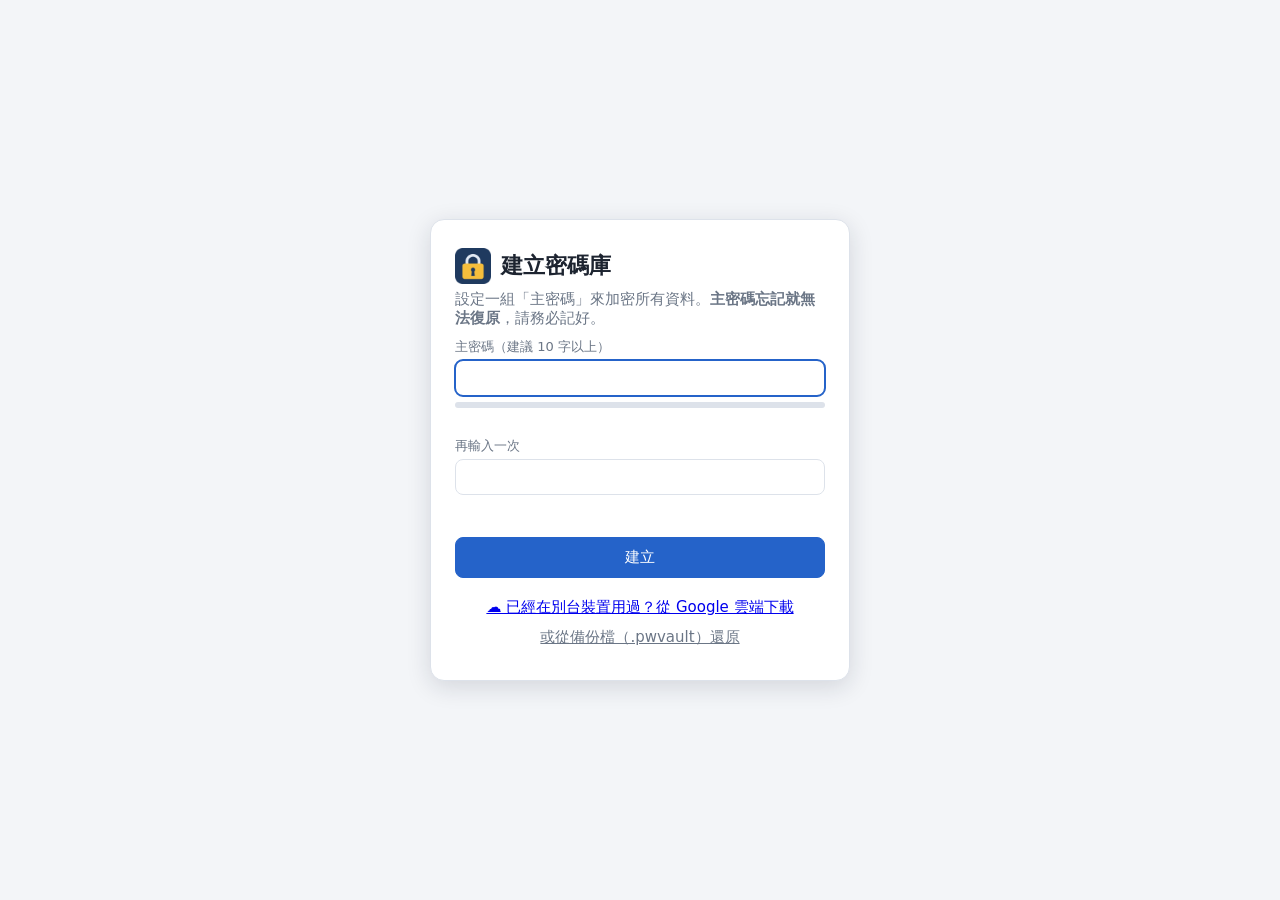
==== index.html @ c8e30ad7 "v1.1.0：Google 雲端同步（只上傳密文） Apps Script 綁定試算表存加密密碼庫，版本號衝突時先合併再上傳； 刪除改用墓碑紀錄；新裝置可從雲端下載；別台改主密碼會提示輸入。  Co-" ====
<!doctype html>
<html lang="zh-Hant">
<head>
<meta charset="utf-8">
<meta name="viewport" content="width=device-width, initial-scale=1, viewport-fit=cover">
<meta http-equiv="Content-Security-Policy" content="default-src 'self'; script-src 'self'; style-src 'self' 'unsafe-inline'; img-src 'self' data: blob:; connect-src 'self' https://script.google.com https://script.googleusercontent.com http://127.0.0.1:* http://localhost:*; object-src 'none'; base-uri 'none'; form-action 'none'">
<meta name="referrer" content="no-referrer">
<meta name="theme-color" content="#1f3a5f">
<meta name="apple-mobile-web-app-capable" content="yes">
<meta name="apple-mobile-web-app-title" content="帳號密碼">
<title>帳號密碼紀錄系統</title>
<link rel="manifest" href="manifest.webmanifest">
<link rel="icon" href="icons/icon-192.png">
<link rel="apple-touch-icon" href="icons/icon-180.png">
<link rel="stylesheet" href="styles.css?v=2">
</head>
<body>
<div id="app"><div class="center muted">載入中…</div></div>
<div id="modal" class="modal hidden"></div>
<div id="toast" class="toast hidden"></div>
<script src="config.js?v=2"></script>
<script src="vault.js?v=2"></script>
<script src="app.js?v=2"></script>
</body>
</html>
---- styles.css ----
:root {
  --bg: #f3f5f8; --panel: #fff; --line: #dde2ea; --text: #1d2430; --muted: #6b7686;
  --accent: #2563c9; --accent-2: #1f3a5f; --danger: #c83737; --ok: #1e8a4c; --warn: #c27a00;
  --sel: #e7efff; --input: #fff; --shadow: 0 6px 24px rgba(20, 30, 50, .14);
  font-family: "Microsoft JhengHei UI", "Microsoft JhengHei", "PingFang TC", "Noto Sans TC", system-ui, sans-serif;
  color-scheme: light;
}
@media (prefers-color-scheme: dark) {
  :root {
    --bg: #12161d; --panel: #1b212b; --line: #2c3442; --text: #e3e8ef; --muted: #8d98a8;
    --accent: #5b93f0; --accent-2: #0f1a2a; --sel: #233452; --input: #141a22; --shadow: 0 6px 24px rgba(0, 0, 0, .5);
    color-scheme: dark;
  }
}
* { box-sizing: border-box; }
html, body { margin: 0; height: 100%; background: var(--bg); color: var(--text); }
body { font-size: 15px; -webkit-text-size-adjust: 100%; }
button, input, select, textarea { font: inherit; color: inherit; }
.hidden { display: none !important; }
.muted { color: var(--muted); }
.center { display: flex; align-items: center; justify-content: center; min-height: 100vh; }
.mono { font-family: Consolas, "Cascadia Mono", Menlo, monospace; letter-spacing: .02em; }

button { cursor: pointer; border: 1px solid var(--line); background: var(--panel); border-radius: 8px; padding: 7px 12px; }
button:hover { border-color: var(--accent); }
button.primary { background: var(--accent); border-color: var(--accent); color: #fff; }
button.danger { color: var(--danger); }
button.icon { padding: 5px 8px; min-width: 34px; }
button:disabled { opacity: .5; cursor: default; }
input, select, textarea { background: var(--input); border: 1px solid var(--line); border-radius: 8px; padding: 8px 10px; width: 100%; }
input:focus, select:focus, textarea:focus { outline: 2px solid var(--accent); outline-offset: -1px; }
textarea { min-height: 90px; resize: vertical; }
label.f { display: block; margin: 10px 0 4px; font-size: 13px; color: var(--muted); }
.row { display: flex; gap: 6px; align-items: center; }
.row > input { flex: 1; min-width: 0; }
.check { display: flex; gap: 6px; align-items: center; margin: 6px 0; }
.check input { width: auto; }

/* 解鎖畫面 */
.lock-card { width: min(420px, calc(100vw - 32px)); background: var(--panel); border: 1px solid var(--line); border-radius: 14px; padding: 28px 24px; box-shadow: var(--shadow); }
.lock-card h1 { margin: 0 0 6px; font-size: 22px; display: flex; gap: 10px; align-items: center; }
.lock-card h1 img { width: 36px; height: 36px; }
.lock-card .err { color: var(--danger); min-height: 1.4em; margin-top: 8px; font-size: 14px; }
.lock-card button.primary { width: 100%; margin-top: 14px; padding: 10px; }

/* 主畫面 */
.shell { display: grid; grid-template-columns: 210px minmax(260px, 360px) 1fr; height: 100vh; height: 100dvh; }
.side { background: var(--accent-2); color: #dbe5f3; overflow-y: auto; padding: 12px 8px; display: flex; flex-direction: column; }
.side .brand { display: flex; gap: 8px; align-items: center; font-weight: 700; padding: 4px 8px 12px; color: #fff; }
.side .brand img { width: 26px; height: 26px; }
.side h4 { margin: 14px 8px 4px; font-size: 12px; color: #8fa3bf; font-weight: 600; }
.side a { display: flex; justify-content: space-between; gap: 6px; padding: 6px 10px; border-radius: 7px; color: inherit; text-decoration: none; cursor: pointer; overflow: hidden; }
.side a span:first-child { overflow: hidden; text-overflow: ellipsis; white-space: nowrap; }
.side a:hover { background: rgba(255, 255, 255, .08); }
.side a.on { background: rgba(255, 255, 255, .18); color: #fff; }
.side a .n { color: #8fa3bf; font-size: 12px; flex: none; }
.side a.bad .n { color: #ffb4a8; }
.side .grow { flex: 1; }
.side a.sync { margin: 0 8px; font-size: 13px; background: rgba(255, 255, 255, .06); }
.side a.sync.bad { color: #ffb4a8; }
.side .tools { display: grid; gap: 6px; padding: 8px; }
.side .tools button { background: rgba(255, 255, 255, .08); border-color: transparent; color: #fff; text-align: left; }

.list { border-right: 1px solid var(--line); background: var(--panel); display: flex; flex-direction: column; min-height: 0; }
.list .top { padding: 10px; border-bottom: 1px solid var(--line); display: flex; gap: 6px; }
.list .items { overflow-y: auto; flex: 1; }
.item { display: flex; gap: 10px; align-items: center; padding: 9px 12px; border-bottom: 1px solid var(--line); cursor: pointer; }
.item:hover { background: var(--bg); }
.item.on { background: var(--sel); }
.item .av { width: 34px; height: 34px; border-radius: 8px; display: grid; place-items: center; color: #fff; font-weight: 700; flex: none; }
.item .t { font-weight: 600; white-space: nowrap; overflow: hidden; text-overflow: ellipsis; }
.item .s { font-size: 13px; color: var(--muted); white-space: nowrap; overflow: hidden; text-overflow: ellipsis; }
.item .meta { min-width: 0; flex: 1; }
.item .star { color: #e0a800; }
.empty { padding: 30px 16px; text-align: center; color: var(--muted); }

.detail { overflow-y: auto; padding: 18px 24px 40px; min-width: 0; }
.detail .head { display: flex; gap: 12px; align-items: center; margin-bottom: 12px; }
.detail .head h2 { margin: 0; font-size: 21px; flex: 1; min-width: 0; overflow-wrap: anywhere; }
.detail .head .av { width: 44px; height: 44px; font-size: 20px; border-radius: 10px; display: grid; place-items: center; color: #fff; font-weight: 700; flex: none; }
.field { background: var(--panel); border: 1px solid var(--line); border-radius: 10px; padding: 10px 12px; margin-bottom: 8px; }
.field .k { font-size: 12px; color: var(--muted); margin-bottom: 3px; }
.field .v { display: flex; gap: 8px; align-items: center; }
.field .v .val { flex: 1; min-width: 0; overflow-wrap: anywhere; white-space: pre-wrap; }
.field .v a { color: var(--accent); }
.chips { display: flex; flex-wrap: wrap; gap: 6px; }
.chip { background: var(--sel); color: var(--accent); border-radius: 99px; padding: 2px 10px; font-size: 13px; cursor: pointer; }
.actions { display: flex; gap: 8px; flex-wrap: wrap; margin-top: 14px; }
.meter { height: 6px; border-radius: 3px; background: var(--line); overflow: hidden; margin-top: 6px; }
.meter i { display: block; height: 100%; }
.sl { font-size: 12px; margin-top: 3px; min-height: 1.3em; }
.s0, .s1 { color: var(--danger); } .s2 { color: var(--warn); } .s3, .s4 { color: var(--ok); }
.bg0, .bg1 { background: var(--danger); } .bg2 { background: var(--warn); } .bg3, .bg4 { background: var(--ok); }
details.hist { margin-top: 10px; } details.hist summary { cursor: pointer; color: var(--muted); font-size: 13px; }
.back { display: none; }

/* 視窗 */
.modal { position: fixed; inset: 0; background: rgba(10, 15, 25, .45); display: flex; align-items: center; justify-content: center; z-index: 50; padding: 16px; }
.dialog { background: var(--panel); border-radius: 14px; box-shadow: var(--shadow); width: min(540px, 100%); max-height: calc(100vh - 32px); overflow-y: auto; padding: 18px 20px; }
.dialog h3 { margin: 0 0 8px; }
.dialog .btns { display: flex; justify-content: flex-end; gap: 8px; margin-top: 16px; flex-wrap: wrap; }
.dialog .gen-out { font-size: 20px; padding: 12px; background: var(--bg); border-radius: 8px; overflow-wrap: anywhere; min-height: 52px; }
.dialog section { border-top: 1px solid var(--line); padding-top: 10px; margin-top: 12px; }
.dialog section h4 { margin: 0 0 6px; font-size: 14px; }
.dialog .grid2 { display: grid; grid-template-columns: 1fr 1fr; gap: 6px 14px; }
input[type=range] { padding: 0; }

.toast { position: fixed; left: 50%; bottom: 24px; transform: translateX(-50%); background: #222b38; color: #fff; padding: 9px 16px; border-radius: 99px; z-index: 60; box-shadow: var(--shadow); max-width: calc(100vw - 32px); }

/* 手機：單欄 */
@media (max-width: 760px) {
  .shell { grid-template-columns: 1fr; }
  .side { display: none; }
  .shell.side-open .side { display: flex; position: fixed; inset: 0 25% 0 0; z-index: 40; box-shadow: var(--shadow); }
  .shell .detail { display: none; }
  .shell.show-detail .list { display: none; }
  .shell.show-detail .detail { display: block; padding: 12px 16px 40px; }
  .back { display: inline-block; }
  .list .top { padding-top: max(10px, env(safe-area-inset-top)); }
  .detail { padding-top: max(12px, env(safe-area-inset-top)) !important; }
}
@media (min-width: 761px) { .menu-btn { display: none; } }
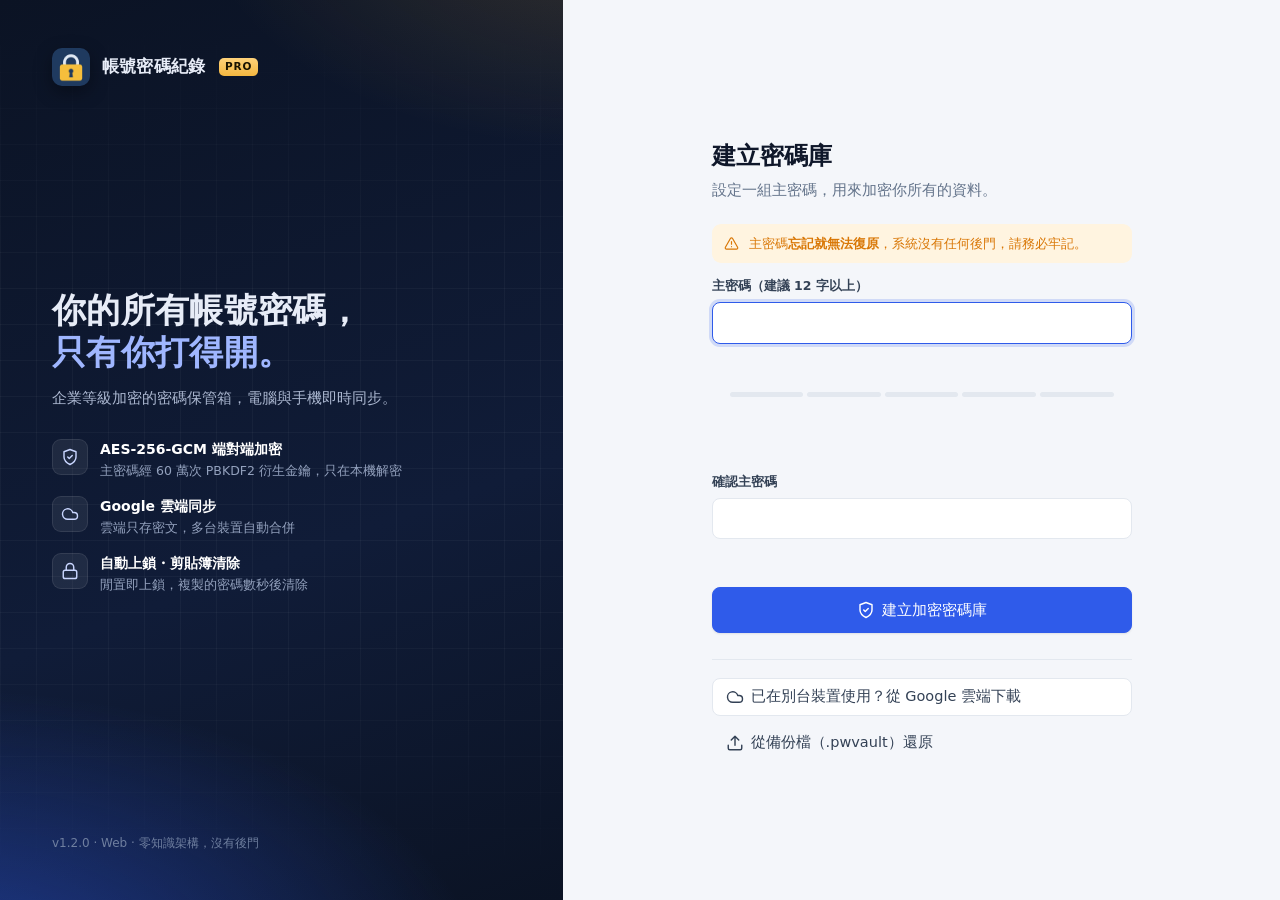
==== commit df399258: "v1.2.0：企業版 PRO 介面（線條圖示、總覽儀表板、分欄登入頁、深淺色） Co-Authored-By: Claude Opus 5.5 <noreply@anthropic.com>" ====
--- a/index.html
+++ b/index.html
@@ -12,14 +12,14 @@
 <link rel="manifest" href="manifest.webmanifest">
 <link rel="icon" href="icons/icon-192.png">
 <link rel="apple-touch-icon" href="icons/icon-180.png">
-<link rel="stylesheet" href="styles.css?v=2">
+<link rel="stylesheet" href="styles.css?v=4">
 </head>
 <body>
 <div id="app"><div class="center muted">載入中…</div></div>
 <div id="modal" class="modal hidden"></div>
 <div id="toast" class="toast hidden"></div>
-<script src="config.js?v=2"></script>
-<script src="vault.js?v=2"></script>
-<script src="app.js?v=2"></script>
+<script src="config.js?v=4"></script>
+<script src="vault.js?v=4"></script>
+<script src="app.js?v=4"></script>
 </body>
 </html>
--- a/styles.css
+++ b/styles.css
@@ -1,122 +1,271 @@
+/* 帳號密碼紀錄 PRO — 企業版介面 */
 :root {
-  --bg: #f3f5f8; --panel: #fff; --line: #dde2ea; --text: #1d2430; --muted: #6b7686;
-  --accent: #2563c9; --accent-2: #1f3a5f; --danger: #c83737; --ok: #1e8a4c; --warn: #c27a00;
-  --sel: #e7efff; --input: #fff; --shadow: 0 6px 24px rgba(20, 30, 50, .14);
-  font-family: "Microsoft JhengHei UI", "Microsoft JhengHei", "PingFang TC", "Noto Sans TC", system-ui, sans-serif;
+  --bg: #f4f6fa; --panel: #ffffff; --subtle: #f8fafc; --line: #e3e8ef; --line-2: #eef1f6;
+  --text: #0f172a; --text-2: #334155; --muted: #64748b; --faint: #94a3b8;
+  --primary: #2f5bea; --primary-h: #2449c7; --primary-soft: #eaf0ff; --primary-ink: #1d3fae;
+  --danger: #dc2626; --danger-soft: #fdecec; --ok: #16a34a; --ok-soft: #e8f7ee; --warn: #d97706; --warn-soft: #fff4e0;
+  --gold: #f4b740;
+  --side: #0b1324; --side-2: #131d33; --side-line: #1e2a44; --side-text: #c4cee0; --side-muted: #6b7a99;
+  --input: #ffffff; --ring: 0 0 0 3px rgba(47, 91, 234, .18);
+  --sh-1: 0 1px 2px rgba(15, 23, 42, .06), 0 1px 3px rgba(15, 23, 42, .04);
+  --sh-2: 0 10px 30px -8px rgba(15, 23, 42, .18), 0 2px 6px rgba(15, 23, 42, .06);
+  --sh-3: 0 24px 60px -12px rgba(15, 23, 42, .35);
+  --r: 10px; --r-lg: 14px;
+  font-family: "Segoe UI Variable Text", "Segoe UI", "Microsoft JhengHei UI", "Microsoft JhengHei", "PingFang TC", "Noto Sans TC", system-ui, sans-serif;
   color-scheme: light;
 }
 @media (prefers-color-scheme: dark) {
   :root {
-    --bg: #12161d; --panel: #1b212b; --line: #2c3442; --text: #e3e8ef; --muted: #8d98a8;
-    --accent: #5b93f0; --accent-2: #0f1a2a; --sel: #233452; --input: #141a22; --shadow: 0 6px 24px rgba(0, 0, 0, .5);
+    --bg: #0a0f1c; --panel: #111827; --subtle: #0f1626; --line: #1f2a3d; --line-2: #18223a;
+    --text: #e6eaf2; --text-2: #c3cad8; --muted: #8b97ad; --faint: #5d6a82;
+    --primary: #5b82ff; --primary-h: #7896ff; --primary-soft: #1a2747; --primary-ink: #a9bcff;
+    --danger: #f26b6b; --danger-soft: #3a1717; --ok: #3ccf7a; --ok-soft: #10301f; --warn: #f0a63a; --warn-soft: #36270d;
+    --side: #070b16; --side-2: #0f1628; --side-line: #18213a;
+    --input: #0d1424; --ring: 0 0 0 3px rgba(91, 130, 255, .25);
+    --sh-1: 0 1px 2px rgba(0, 0, 0, .4); --sh-2: 0 12px 32px -8px rgba(0, 0, 0, .6); --sh-3: 0 24px 60px -12px rgba(0, 0, 0, .7);
     color-scheme: dark;
   }
 }
 * { box-sizing: border-box; }
 html, body { margin: 0; height: 100%; background: var(--bg); color: var(--text); }
-body { font-size: 15px; -webkit-text-size-adjust: 100%; }
+body { font-size: 14.5px; line-height: 1.5; -webkit-text-size-adjust: 100%; -webkit-font-smoothing: antialiased; }
 button, input, select, textarea { font: inherit; color: inherit; }
+a { color: var(--primary); text-decoration: none; }
+a:hover { text-decoration: underline; }
 .hidden { display: none !important; }
 .muted { color: var(--muted); }
-.center { display: flex; align-items: center; justify-content: center; min-height: 100vh; }
-.mono { font-family: Consolas, "Cascadia Mono", Menlo, monospace; letter-spacing: .02em; }
-
-button { cursor: pointer; border: 1px solid var(--line); background: var(--panel); border-radius: 8px; padding: 7px 12px; }
-button:hover { border-color: var(--accent); }
-button.primary { background: var(--accent); border-color: var(--accent); color: #fff; }
+.center { display: flex; align-items: center; justify-content: center; min-height: 100vh; padding: 16px; }
+.mono { font-family: "Cascadia Mono", Consolas, "SF Mono", Menlo, monospace; letter-spacing: .02em; }
+svg.i { width: 18px; height: 18px; flex: none; stroke: currentColor; fill: none; stroke-width: 1.9; stroke-linecap: round; stroke-linejoin: round; vertical-align: -4px; }
+svg.i.sm { width: 15px; height: 15px; vertical-align: -3px; }
+svg.i.lg { width: 22px; height: 22px; }
+
+/* 按鈕 */
+button { cursor: pointer; display: inline-flex; align-items: center; justify-content: center; gap: 7px; border: 1px solid var(--line); background: var(--panel); color: var(--text-2); border-radius: 8px; padding: 7px 13px; font-weight: 500; transition: background .15s, border-color .15s, color .15s, box-shadow .15s; box-shadow: var(--sh-1); white-space: nowrap; }
+button:hover { border-color: #c9d2e0; background: var(--subtle); color: var(--text); }
+button:focus-visible { outline: none; box-shadow: var(--ring); }
+button.primary { background: var(--primary); border-color: var(--primary); color: #fff; }
+button.primary:hover { background: var(--primary-h); border-color: var(--primary-h); color: #fff; }
 button.danger { color: var(--danger); }
-button.icon { padding: 5px 8px; min-width: 34px; }
-button:disabled { opacity: .5; cursor: default; }
-input, select, textarea { background: var(--input); border: 1px solid var(--line); border-radius: 8px; padding: 8px 10px; width: 100%; }
-input:focus, select:focus, textarea:focus { outline: 2px solid var(--accent); outline-offset: -1px; }
-textarea { min-height: 90px; resize: vertical; }
-label.f { display: block; margin: 10px 0 4px; font-size: 13px; color: var(--muted); }
+button.danger:hover { background: var(--danger-soft); border-color: transparent; }
+button.danger-solid { background: var(--danger); border-color: var(--danger); color: #fff; }
+button.ghost { background: transparent; border-color: transparent; box-shadow: none; }
+button.ghost:hover { background: var(--line-2); }
+button.icon { padding: 7px; width: 34px; height: 34px; }
+button:disabled { opacity: .55; cursor: default; }
+@media (prefers-color-scheme: dark) { button:hover { border-color: #2b3953; } }
+
+/* 表單 */
+input, select, textarea { background: var(--input); border: 1px solid var(--line); border-radius: 8px; padding: 9px 12px; width: 100%; transition: border-color .15s, box-shadow .15s; }
+input::placeholder, textarea::placeholder { color: var(--faint); }
+input:focus, select:focus, textarea:focus { outline: none; border-color: var(--primary); box-shadow: var(--ring); }
+textarea { min-height: 96px; resize: vertical; }
+label.f { display: block; margin: 14px 0 6px; font-size: 12.5px; font-weight: 600; color: var(--text-2); }
 .row { display: flex; gap: 6px; align-items: center; }
 .row > input { flex: 1; min-width: 0; }
-.check { display: flex; gap: 6px; align-items: center; margin: 6px 0; }
-.check input { width: auto; }
-
-/* 解鎖畫面 */
-.lock-card { width: min(420px, calc(100vw - 32px)); background: var(--panel); border: 1px solid var(--line); border-radius: 14px; padding: 28px 24px; box-shadow: var(--shadow); }
-.lock-card h1 { margin: 0 0 6px; font-size: 22px; display: flex; gap: 10px; align-items: center; }
-.lock-card h1 img { width: 36px; height: 36px; }
-.lock-card .err { color: var(--danger); min-height: 1.4em; margin-top: 8px; font-size: 14px; }
-.lock-card button.primary { width: 100%; margin-top: 14px; padding: 10px; }
-
-/* 主畫面 */
-.shell { display: grid; grid-template-columns: 210px minmax(260px, 360px) 1fr; height: 100vh; height: 100dvh; }
-.side { background: var(--accent-2); color: #dbe5f3; overflow-y: auto; padding: 12px 8px; display: flex; flex-direction: column; }
-.side .brand { display: flex; gap: 8px; align-items: center; font-weight: 700; padding: 4px 8px 12px; color: #fff; }
-.side .brand img { width: 26px; height: 26px; }
-.side h4 { margin: 14px 8px 4px; font-size: 12px; color: #8fa3bf; font-weight: 600; }
-.side a { display: flex; justify-content: space-between; gap: 6px; padding: 6px 10px; border-radius: 7px; color: inherit; text-decoration: none; cursor: pointer; overflow: hidden; }
-.side a span:first-child { overflow: hidden; text-overflow: ellipsis; white-space: nowrap; }
-.side a:hover { background: rgba(255, 255, 255, .08); }
-.side a.on { background: rgba(255, 255, 255, .18); color: #fff; }
-.side a .n { color: #8fa3bf; font-size: 12px; flex: none; }
-.side a.bad .n { color: #ffb4a8; }
-.side .grow { flex: 1; }
-.side a.sync { margin: 0 8px; font-size: 13px; background: rgba(255, 255, 255, .06); }
-.side a.sync.bad { color: #ffb4a8; }
-.side .tools { display: grid; gap: 6px; padding: 8px; }
-.side .tools button { background: rgba(255, 255, 255, .08); border-color: transparent; color: #fff; text-align: left; }
-
-.list { border-right: 1px solid var(--line); background: var(--panel); display: flex; flex-direction: column; min-height: 0; }
-.list .top { padding: 10px; border-bottom: 1px solid var(--line); display: flex; gap: 6px; }
-.list .items { overflow-y: auto; flex: 1; }
-.item { display: flex; gap: 10px; align-items: center; padding: 9px 12px; border-bottom: 1px solid var(--line); cursor: pointer; }
-.item:hover { background: var(--bg); }
-.item.on { background: var(--sel); }
-.item .av { width: 34px; height: 34px; border-radius: 8px; display: grid; place-items: center; color: #fff; font-weight: 700; flex: none; }
-.item .t { font-weight: 600; white-space: nowrap; overflow: hidden; text-overflow: ellipsis; }
-.item .s { font-size: 13px; color: var(--muted); white-space: nowrap; overflow: hidden; text-overflow: ellipsis; }
+.check { display: flex; gap: 8px; align-items: center; margin: 6px 0; cursor: pointer; color: var(--text-2); }
+.check input { width: 16px; height: 16px; accent-color: var(--primary); }
+.err { color: var(--danger); min-height: 1.5em; margin-top: 10px; font-size: 13px; }
+.input-icon { position: relative; flex: 1; min-width: 0; }
+.input-icon > svg { position: absolute; left: 11px; top: 50%; transform: translateY(-50%); color: var(--faint); pointer-events: none; }
+.input-icon > input { padding-left: 36px; }
+
+/* 強度條：五格 */
+.meter { display: grid; grid-template-columns: repeat(5, 1fr); gap: 4px; margin-top: 8px; }
+.meter i { height: 5px; border-radius: 3px; background: var(--line); }
+.meter.s0 i:nth-child(-n+1), .meter.s1 i:nth-child(-n+2) { background: var(--danger); }
+.meter.s2 i:nth-child(-n+3) { background: var(--warn); }
+.meter.s3 i:nth-child(-n+4), .meter.s4 i { background: var(--ok); }
+.meter.empty i { background: var(--line) !important; }
+.sl { font-size: 12px; margin-top: 5px; min-height: 1.4em; color: var(--muted); }
+.s0, .s1 { color: var(--danger); } .s2 { color: var(--warn); } .s3, .s4 { color: var(--ok); }
+
+/* ===== 解鎖 / 建立 ===== */
+.auth { display: grid; grid-template-columns: minmax(340px, 44%) 1fr; min-height: 100vh; min-height: 100dvh; }
+.auth-brand { position: relative; overflow: hidden; color: #e7ecf7; padding: 48px 52px; display: flex; flex-direction: column;
+  background: radial-gradient(900px 500px at -10% 110%, rgba(47, 91, 234, .55), transparent 60%), radial-gradient(700px 400px at 110% -10%, rgba(244, 183, 64, .18), transparent 60%), linear-gradient(160deg, #0b1324, #101c38 60%, #0b1324); }
+.auth-brand::after { content: ""; position: absolute; inset: 0; background-image: linear-gradient(rgba(255, 255, 255, .035) 1px, transparent 1px), linear-gradient(90deg, rgba(255, 255, 255, .035) 1px, transparent 1px); background-size: 36px 36px; mask-image: linear-gradient(180deg, transparent, #000 30%, #000 70%, transparent); pointer-events: none; }
+.logo { display: flex; align-items: center; gap: 12px; font-weight: 700; font-size: 17px; letter-spacing: .01em; position: relative; z-index: 1; }
+.logo img { width: 38px; height: 38px; border-radius: 10px; box-shadow: 0 6px 18px rgba(0, 0, 0, .35); }
+.pro { display: inline-block; font-size: 10.5px; font-weight: 800; letter-spacing: .08em; color: #1a1300; background: linear-gradient(180deg, #ffd27a, var(--gold)); border-radius: 5px; padding: 1px 6px; margin-left: 2px; vertical-align: 2px; }
+.auth-brand h1 { font-size: 34px; line-height: 1.25; margin: auto 0 14px; font-weight: 700; position: relative; z-index: 1; letter-spacing: .01em; }
+.auth-brand h1 span { color: #9fb6ff; }
+.auth-brand p.lead { color: #aab6cf; margin: 0 0 30px; max-width: 420px; position: relative; z-index: 1; }
+.feats { display: grid; gap: 14px; margin-bottom: auto; position: relative; z-index: 1; }
+.feat { display: flex; gap: 12px; align-items: flex-start; }
+.feat .fi { width: 36px; height: 36px; border-radius: 9px; display: grid; place-items: center; background: rgba(255, 255, 255, .07); border: 1px solid rgba(255, 255, 255, .09); color: #c9d6ff; flex: none; }
+.feat b { display: block; font-size: 14px; color: #fff; }
+.feat small { color: #93a1bd; font-size: 12.5px; }
+.auth-foot { margin-top: 36px; font-size: 12px; color: #6f7f9f; position: relative; z-index: 1; }
+.auth-main { display: flex; align-items: center; justify-content: center; padding: 32px 20px; }
+.auth-card { width: min(420px, 100%); }
+.auth-card h2 { margin: 0 0 6px; font-size: 24px; font-weight: 700; }
+.auth-card .sub { color: var(--muted); margin-bottom: 22px; }
+.auth-card button.primary.block { width: 100%; margin-top: 18px; padding: 11px; font-size: 15px; }
+.auth-alt { margin-top: 26px; padding-top: 18px; border-top: 1px solid var(--line); display: grid; gap: 8px; }
+.auth-alt button { justify-content: flex-start; width: 100%; box-shadow: none; }
+.notice { display: flex; gap: 10px; padding: 10px 12px; border-radius: 9px; background: var(--warn-soft); color: var(--warn); font-size: 13px; margin-bottom: 4px; }
+.notice svg { margin-top: 2px; }
+
+/* ===== 主畫面 ===== */
+.shell { display: grid; grid-template-columns: 236px minmax(280px, 380px) 1fr; height: 100vh; height: 100dvh; }
+.side { background: var(--side); color: var(--side-text); overflow: hidden; padding: 16px 12px 12px; display: flex; flex-direction: column; border-right: 1px solid var(--side-line); min-height: 0; }
+.side .logo { padding: 2px 8px 14px; color: #fff; font-size: 14.5px; gap: 10px; white-space: nowrap; }
+.side .nav { flex: 1; min-height: 0; overflow-y: auto; margin: 0 -12px; padding: 0 12px 12px; scrollbar-width: thin; scrollbar-color: var(--side-line) transparent; }
+.side .nav a.on::before { left: -12px; }
+.side .logo img { width: 32px; height: 32px; }
+.side h4 { margin: 18px 10px 6px; font-size: 11px; color: var(--side-muted); font-weight: 700; letter-spacing: .08em; text-transform: uppercase; }
+.side a { position: relative; display: flex; align-items: center; gap: 10px; padding: 7px 10px; border-radius: 8px; color: inherit; text-decoration: none; cursor: pointer; font-size: 14px; }
+.side a .lbl { flex: 1; min-width: 0; overflow: hidden; text-overflow: ellipsis; white-space: nowrap; }
+.side a svg { color: var(--side-muted); }
+.side a:hover { background: var(--side-2); color: #fff; }
+.side a.on { background: linear-gradient(90deg, rgba(91, 130, 255, .22), rgba(91, 130, 255, .08)); color: #fff; }
+.side a.on::before { content: ""; position: absolute; left: -12px; top: 7px; bottom: 7px; width: 3px; border-radius: 0 3px 3px 0; background: #6d8dff; }
+.side a.on svg { color: #9fb6ff; }
+.side a .n { font-size: 11.5px; color: var(--side-muted); background: rgba(255, 255, 255, .05); border-radius: 99px; padding: 0 8px; min-width: 24px; text-align: center; line-height: 19px; }
+.side a.bad .n { background: rgba(242, 107, 107, .18); color: #ffb0b0; }
+.side .grow { flex: 1; min-height: 16px; }
+.side .sync { margin: 0 0 10px; border: 1px solid var(--side-line); background: var(--side-2); font-size: 13px; }
+.side .sync .dot { width: 8px; height: 8px; border-radius: 50%; background: var(--ok); box-shadow: 0 0 0 3px rgba(60, 207, 122, .18); flex: none; }
+.side .sync.busy .dot { background: #6d8dff; box-shadow: 0 0 0 3px rgba(109, 141, 255, .2); animation: pulse 1s infinite alternate; }
+.side .sync.bad .dot, .side .sync.bad { color: #ffb0b0; }
+.side .sync.bad .dot { background: #f26b6b; box-shadow: 0 0 0 3px rgba(242, 107, 107, .2); }
+.side .sync.off .dot { background: var(--side-muted); box-shadow: none; }
+.side .sync.wait .dot { background: var(--gold); box-shadow: 0 0 0 3px rgba(244, 183, 64, .2); }
+@keyframes pulse { to { opacity: .35; } }
+.side .tools { display: grid; gap: 2px; border-top: 1px solid var(--side-line); padding-top: 10px; }
+.side .tools a { font-size: 13.5px; }
+
+.list { background: var(--panel); border-right: 1px solid var(--line); display: flex; flex-direction: column; min-height: 0; }
+.list .top { padding: 14px 14px 10px; display: flex; gap: 8px; align-items: center; }
+.list .bar { display: flex; align-items: center; justify-content: space-between; padding: 0 16px 8px; font-size: 12px; color: var(--muted); border-bottom: 1px solid var(--line); }
+.list .bar b { color: var(--text-2); font-weight: 600; }
+.list .bar select { width: auto; padding: 3px 24px 3px 8px; font-size: 12px; border-radius: 6px; background-color: var(--subtle); }
+.list .items { overflow-y: auto; flex: 1; padding: 6px 8px 16px; }
+.item { display: flex; gap: 12px; align-items: center; padding: 9px 10px; border-radius: 9px; cursor: pointer; border: 1px solid transparent; margin-bottom: 2px; }
+.item:hover { background: var(--subtle); }
+.item.on { background: var(--primary-soft); border-color: rgba(47, 91, 234, .18); }
+.av { width: 36px; height: 36px; border-radius: 9px; display: grid; place-items: center; color: #fff; font-weight: 700; flex: none; font-size: 15px; box-shadow: inset 0 0 0 1px rgba(255, 255, 255, .15); }
 .item .meta { min-width: 0; flex: 1; }
-.item .star { color: #e0a800; }
-.empty { padding: 30px 16px; text-align: center; color: var(--muted); }
-
-.detail { overflow-y: auto; padding: 18px 24px 40px; min-width: 0; }
-.detail .head { display: flex; gap: 12px; align-items: center; margin-bottom: 12px; }
-.detail .head h2 { margin: 0; font-size: 21px; flex: 1; min-width: 0; overflow-wrap: anywhere; }
-.detail .head .av { width: 44px; height: 44px; font-size: 20px; border-radius: 10px; display: grid; place-items: center; color: #fff; font-weight: 700; flex: none; }
-.field { background: var(--panel); border: 1px solid var(--line); border-radius: 10px; padding: 10px 12px; margin-bottom: 8px; }
-.field .k { font-size: 12px; color: var(--muted); margin-bottom: 3px; }
-.field .v { display: flex; gap: 8px; align-items: center; }
-.field .v .val { flex: 1; min-width: 0; overflow-wrap: anywhere; white-space: pre-wrap; }
-.field .v a { color: var(--accent); }
+.item .t { font-weight: 600; white-space: nowrap; overflow: hidden; text-overflow: ellipsis; color: var(--text); }
+.item .s { font-size: 12.5px; color: var(--muted); white-space: nowrap; overflow: hidden; text-overflow: ellipsis; }
+.item .star { color: var(--gold); display: flex; }
+.item .star svg { fill: var(--gold); }
+.side a kbd { background: rgba(255, 255, 255, .06); border-color: var(--side-line); color: var(--side-muted); }
+.list .top .input-icon { flex: 1; }
+.item .flag { width: 7px; height: 7px; border-radius: 50%; background: var(--danger); flex: none; }
+.empty { padding: 40px 18px; text-align: center; color: var(--muted); }
+.empty .ei { width: 52px; height: 52px; margin: 0 auto 12px; border-radius: 14px; display: grid; place-items: center; background: var(--primary-soft); color: var(--primary); }
+
+.detail { overflow-y: auto; min-width: 0; background: var(--bg); }
+.dwrap { max-width: 860px; margin: 0 auto; padding: 22px 28px 48px; }
+.hero { display: flex; gap: 16px; align-items: center; background: var(--panel); border: 1px solid var(--line); border-radius: var(--r-lg); padding: 18px 20px; box-shadow: var(--sh-1); }
+.hero .av { width: 54px; height: 54px; border-radius: 13px; font-size: 22px; }
+.hero .ht { flex: 1; min-width: 0; }
+.hero h2 { margin: 0; font-size: 20px; font-weight: 700; overflow-wrap: anywhere; }
+.hero .hs { color: var(--muted); font-size: 13px; display: flex; gap: 8px; flex-wrap: wrap; align-items: center; margin-top: 2px; }
+.hero .acts { display: flex; gap: 6px; flex-wrap: wrap; justify-content: flex-end; }
+.fav-on { color: var(--gold) !important; }
+.fav-on svg { fill: var(--gold); }
+.card { background: var(--panel); border: 1px solid var(--line); border-radius: var(--r-lg); margin-top: 14px; box-shadow: var(--sh-1); overflow: hidden; }
+.card > h3 { margin: 0; padding: 12px 18px; font-size: 12px; font-weight: 700; letter-spacing: .06em; color: var(--muted); text-transform: uppercase; border-bottom: 1px solid var(--line-2); display: flex; align-items: center; gap: 8px; background: var(--subtle); }
+.card .cb { padding: 4px 18px 16px; }
+.fr { display: grid; grid-template-columns: 110px 1fr auto; gap: 12px; align-items: center; padding: 12px 18px; border-bottom: 1px solid var(--line-2); }
+.fr:last-child { border-bottom: 0; }
+.fr .k { font-size: 12.5px; color: var(--muted); display: flex; align-items: center; gap: 7px; font-weight: 500; }
+.fr .val { min-width: 0; overflow-wrap: anywhere; white-space: pre-wrap; color: var(--text); }
+.fr .ops { display: flex; gap: 2px; }
+.fr .ops button { color: var(--muted); }
+.fr .ops button:hover { color: var(--primary); }
 .chips { display: flex; flex-wrap: wrap; gap: 6px; }
-.chip { background: var(--sel); color: var(--accent); border-radius: 99px; padding: 2px 10px; font-size: 13px; cursor: pointer; }
-.actions { display: flex; gap: 8px; flex-wrap: wrap; margin-top: 14px; }
-.meter { height: 6px; border-radius: 3px; background: var(--line); overflow: hidden; margin-top: 6px; }
-.meter i { display: block; height: 100%; }
-.sl { font-size: 12px; margin-top: 3px; min-height: 1.3em; }
-.s0, .s1 { color: var(--danger); } .s2 { color: var(--warn); } .s3, .s4 { color: var(--ok); }
-.bg0, .bg1 { background: var(--danger); } .bg2 { background: var(--warn); } .bg3, .bg4 { background: var(--ok); }
-details.hist { margin-top: 10px; } details.hist summary { cursor: pointer; color: var(--muted); font-size: 13px; }
+.chip { display: inline-flex; align-items: center; gap: 5px; background: var(--primary-soft); color: var(--primary-ink); border-radius: 6px; padding: 2px 9px; font-size: 12.5px; cursor: pointer; font-weight: 500; }
+.chip:hover { filter: brightness(.96); }
+.badge { display: inline-flex; align-items: center; gap: 5px; border-radius: 99px; padding: 1px 9px; font-size: 12px; font-weight: 600; }
+.badge.ok { background: var(--ok-soft); color: var(--ok); } .badge.warn { background: var(--warn-soft); color: var(--warn); } .badge.bad { background: var(--danger-soft); color: var(--danger); }
+.metaline { display: flex; gap: 18px; flex-wrap: wrap; color: var(--muted); font-size: 12.5px; margin-top: 14px; padding: 0 4px; }
+.metaline span { display: inline-flex; align-items: center; gap: 6px; }
+.hist-row { display: flex; align-items: center; gap: 10px; padding: 9px 18px; border-top: 1px solid var(--line-2); font-size: 13px; }
+.hist-row .when { color: var(--muted); width: 140px; flex: none; }
+.hist-row .val { flex: 1; }
+details.card summary { list-style: none; cursor: pointer; padding: 12px 18px; font-size: 12px; font-weight: 700; letter-spacing: .06em; color: var(--muted); text-transform: uppercase; display: flex; gap: 8px; align-items: center; background: var(--subtle); }
+details.card summary::-webkit-details-marker { display: none; }
+.dangerzone { margin-top: 18px; display: flex; justify-content: flex-end; }
+
+/* 總覽 */
+.overview h1 { font-size: 22px; margin: 4px 0 2px; }
+.overview .sub { color: var(--muted); margin-bottom: 18px; }
+.kpis { display: grid; grid-template-columns: repeat(auto-fit, minmax(150px, 1fr)); gap: 12px; }
+.kpi { background: var(--panel); border: 1px solid var(--line); border-radius: var(--r-lg); padding: 16px; box-shadow: var(--sh-1); cursor: pointer; transition: border-color .15s, transform .15s; }
+.kpi:hover { border-color: var(--primary); transform: translateY(-1px); }
+.kpi .kh { display: flex; align-items: center; justify-content: space-between; color: var(--muted); font-size: 12.5px; font-weight: 600; }
+.kpi .kh span.ic { width: 30px; height: 30px; border-radius: 8px; display: grid; place-items: center; background: var(--primary-soft); color: var(--primary); }
+.kpi.bad .kh span.ic { background: var(--danger-soft); color: var(--danger); }
+.kpi.gold .kh span.ic { background: var(--warn-soft); color: var(--warn); }
+.kpi .kv { font-size: 28px; font-weight: 700; margin-top: 8px; line-height: 1.1; }
+.health { display: flex; gap: 20px; align-items: center; padding: 18px 20px; }
+.ring { --p: 0; width: 92px; height: 92px; border-radius: 50%; flex: none; display: grid; place-items: center; background: conic-gradient(var(--rc, var(--ok)) calc(var(--p) * 1%), var(--line) 0); }
+.ring > div { width: 74px; height: 74px; border-radius: 50%; background: var(--panel); display: grid; place-items: center; font-weight: 800; font-size: 22px; }
+.health h4 { margin: 0 0 4px; font-size: 15px; }
+.health p { margin: 0; color: var(--muted); font-size: 13px; }
+.keys { display: flex; flex-wrap: wrap; gap: 8px 16px; color: var(--muted); font-size: 12.5px; padding: 14px 18px; }
+kbd { font-family: inherit; font-size: 11.5px; background: var(--subtle); border: 1px solid var(--line); border-bottom-width: 2px; border-radius: 5px; padding: 0 6px; color: var(--text-2); }
+
+/* 編輯 */
+.form-grid { display: grid; grid-template-columns: 1fr 1fr; gap: 0 16px; }
+.form-grid .full { grid-column: 1 / -1; }
+.formbar { position: sticky; bottom: 0; display: flex; gap: 8px; justify-content: flex-end; padding: 14px 0 4px; background: linear-gradient(transparent, var(--bg) 30%); margin-top: 8px; }
 .back { display: none; }
 
 /* 視窗 */
-.modal { position: fixed; inset: 0; background: rgba(10, 15, 25, .45); display: flex; align-items: center; justify-content: center; z-index: 50; padding: 16px; }
-.dialog { background: var(--panel); border-radius: 14px; box-shadow: var(--shadow); width: min(540px, 100%); max-height: calc(100vh - 32px); overflow-y: auto; padding: 18px 20px; }
-.dialog h3 { margin: 0 0 8px; }
-.dialog .btns { display: flex; justify-content: flex-end; gap: 8px; margin-top: 16px; flex-wrap: wrap; }
-.dialog .gen-out { font-size: 20px; padding: 12px; background: var(--bg); border-radius: 8px; overflow-wrap: anywhere; min-height: 52px; }
-.dialog section { border-top: 1px solid var(--line); padding-top: 10px; margin-top: 12px; }
-.dialog section h4 { margin: 0 0 6px; font-size: 14px; }
-.dialog .grid2 { display: grid; grid-template-columns: 1fr 1fr; gap: 6px 14px; }
-input[type=range] { padding: 0; }
-
-.toast { position: fixed; left: 50%; bottom: 24px; transform: translateX(-50%); background: #222b38; color: #fff; padding: 9px 16px; border-radius: 99px; z-index: 60; box-shadow: var(--shadow); max-width: calc(100vw - 32px); }
-
+.modal { position: fixed; inset: 0; background: rgba(8, 12, 24, .5); backdrop-filter: blur(3px); display: flex; align-items: center; justify-content: center; z-index: 50; padding: 16px; animation: fade .15s; }
+@keyframes fade { from { opacity: 0; } }
+.dialog { background: var(--panel); border: 1px solid var(--line); border-radius: 16px; box-shadow: var(--sh-3); width: min(560px, 100%); max-height: calc(100vh - 32px); overflow-y: auto; padding: 0 24px; animation: pop .18s ease-out; }
+@keyframes pop { from { transform: translateY(8px) scale(.98); opacity: 0; } }
+.dialog > h3 { margin: 0 -24px 14px; padding: 18px 24px 14px; font-size: 16.5px; border-bottom: 1px solid var(--line-2); display: flex; align-items: center; gap: 10px; }
+.dialog > h3 .hi { width: 32px; height: 32px; border-radius: 9px; display: grid; place-items: center; background: var(--primary-soft); color: var(--primary); }
+.dialog > h3 .hi.bad { background: var(--danger-soft); color: var(--danger); }
+.dialog .btns { display: flex; justify-content: flex-end; gap: 8px; flex-wrap: wrap; margin: 20px -24px 0; padding: 14px 24px; border-top: 1px solid var(--line-2); background: var(--subtle); position: sticky; bottom: 0; }
+.dialog .gen-out { font-size: 21px; padding: 16px; background: var(--subtle); border: 1px dashed var(--line); border-radius: 10px; overflow-wrap: anywhere; min-height: 60px; text-align: center; color: var(--text); }
+.dialog section { border: 1px solid var(--line); border-radius: 12px; padding: 14px 16px; margin-top: 12px; }
+.dialog section h4 { margin: 0 0 4px; font-size: 14px; display: flex; align-items: center; gap: 8px; }
+.dialog section h4 svg { color: var(--primary); }
+.dialog section .desc { color: var(--muted); font-size: 12.5px; margin-bottom: 10px; }
+.dialog .grid2 { display: grid; grid-template-columns: 1fr 1fr; gap: 4px 16px; }
+.dialog p { color: var(--text-2); }
+input[type=range] { padding: 0; accent-color: var(--primary); border: 0; box-shadow: none; }
+
+.toast { position: fixed; left: 50%; bottom: 26px; transform: translateX(-50%); background: #0f172a; color: #fff; padding: 10px 18px; border-radius: 10px; z-index: 60; box-shadow: var(--sh-2); max-width: calc(100vw - 32px); display: flex; gap: 9px; align-items: center; font-size: 13.5px; border: 1px solid rgba(255, 255, 255, .08); animation: pop .2s; }
+.toast::before { content: ""; width: 8px; height: 8px; border-radius: 50%; background: var(--ok); flex: none; }
+.toast.bad::before { background: #f26b6b; }
+
+/* 平板 */
+@media (max-width: 1100px) {
+  .shell { grid-template-columns: 210px minmax(250px, 320px) 1fr; }
+  .form-grid { grid-template-columns: 1fr; }
+  .fr { grid-template-columns: 90px 1fr auto; }
+}
 /* 手機：單欄 */
 @media (max-width: 760px) {
+  .auth { grid-template-columns: 1fr; }
+  .auth-brand { padding: 28px 22px 24px; padding-top: max(28px, env(safe-area-inset-top)); }
+  .auth-brand h1 { font-size: 24px; margin-top: 22px; }
+  .auth-brand p.lead { margin-bottom: 0; }
+  .feats, .auth-foot { display: none; }
+  .auth-main { align-items: flex-start; padding-top: 26px; }
   .shell { grid-template-columns: 1fr; }
   .side { display: none; }
-  .shell.side-open .side { display: flex; position: fixed; inset: 0 25% 0 0; z-index: 40; box-shadow: var(--shadow); }
+  .shell.side-open .side { display: flex; position: fixed; inset: 0 22% 0 0; z-index: 40; box-shadow: var(--sh-3); padding-top: max(16px, env(safe-area-inset-top)); }
   .shell .detail { display: none; }
   .shell.show-detail .list { display: none; }
-  .shell.show-detail .detail { display: block; padding: 12px 16px 40px; }
-  .back { display: inline-block; }
-  .list .top { padding-top: max(10px, env(safe-area-inset-top)); }
-  .detail { padding-top: max(12px, env(safe-area-inset-top)) !important; }
-}
-@media (min-width: 761px) { .menu-btn { display: none; } }
+  .shell.show-detail .detail { display: block; }
+  .dwrap { padding: 12px 14px 40px; padding-top: max(12px, env(safe-area-inset-top)); }
+  .back { display: inline-flex; }
+  .list .top { padding-top: max(14px, env(safe-area-inset-top)); }
+  .hero { flex-wrap: wrap; padding: 14px; }
+  .hero .acts { width: 100%; justify-content: flex-start; }
+  .fr { grid-template-columns: 1fr auto; gap: 2px 8px; padding: 10px 14px; }
+  .fr .k { grid-column: 1 / -1; }
+  .hist-row .when { width: auto; }
+  .dialog .grid2 { grid-template-columns: 1fr; }
+}
+@media (min-width: 761px) { .menu-btn { display: none !important; } }
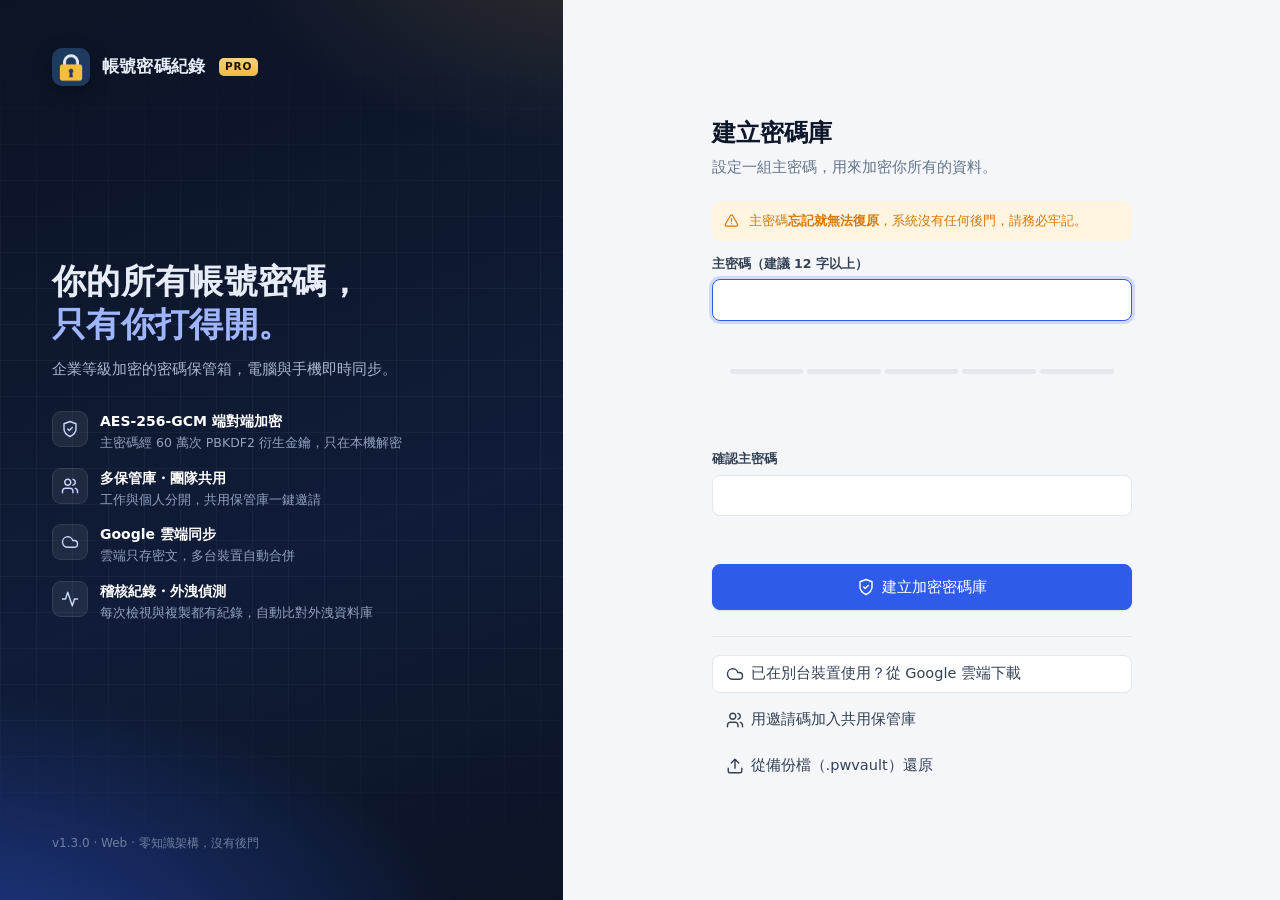
==== commit 97f5c201: "v1.3.0：企業版 PRO 功能 多種項目類型與自訂欄位、加密附件、回收桶、批次操作、使用統計、稽核紀錄、 多保管庫與共用保管庫（邀請碼、獨立同步密碼）、緊急存取包、外洩密碼檢查、 安全報告 PDF" ====
--- a/index.html
+++ b/index.html
@@ -3,7 +3,7 @@
 <head>
 <meta charset="utf-8">
 <meta name="viewport" content="width=device-width, initial-scale=1, viewport-fit=cover">
-<meta http-equiv="Content-Security-Policy" content="default-src 'self'; script-src 'self'; style-src 'self' 'unsafe-inline'; img-src 'self' data: blob:; connect-src 'self' https://script.google.com https://script.googleusercontent.com http://127.0.0.1:* http://localhost:*; object-src 'none'; base-uri 'none'; form-action 'none'">
+<meta http-equiv="Content-Security-Policy" content="default-src 'self'; script-src 'self'; style-src 'self' 'unsafe-inline'; img-src 'self' data: blob:; connect-src 'self' https://script.google.com https://script.googleusercontent.com https://api.pwnedpasswords.com http://127.0.0.1:* http://localhost:*; object-src 'none'; base-uri 'none'; form-action 'none'">
 <meta name="referrer" content="no-referrer">
 <meta name="theme-color" content="#1f3a5f">
 <meta name="apple-mobile-web-app-capable" content="yes">
@@ -12,14 +12,14 @@
 <link rel="manifest" href="manifest.webmanifest">
 <link rel="icon" href="icons/icon-192.png">
 <link rel="apple-touch-icon" href="icons/icon-180.png">
-<link rel="stylesheet" href="styles.css?v=4">
+<link rel="stylesheet" href="styles.css?v=5">
 </head>
 <body>
 <div id="app"><div class="center muted">載入中…</div></div>
 <div id="modal" class="modal hidden"></div>
 <div id="toast" class="toast hidden"></div>
-<script src="config.js?v=4"></script>
-<script src="vault.js?v=4"></script>
-<script src="app.js?v=4"></script>
+<script src="config.js?v=5"></script>
+<script src="vault.js?v=5"></script>
+<script src="app.js?v=5"></script>
 </body>
 </html>
--- a/styles.css
+++ b/styles.css
@@ -238,6 +238,74 @@
 .toast::before { content: ""; width: 8px; height: 8px; border-radius: 50%; background: var(--ok); flex: none; }
 .toast.bad::before { background: #f26b6b; }
 
+/* ===== PRO 功能元件 ===== */
+svg.i.flip { transform: rotate(180deg); }
+.badge.plain { background: var(--line-2); color: var(--text-2); }
+.vswitch { width: 100%; justify-content: flex-start; background: var(--side-2); border: 1px solid var(--side-line); color: #fff; box-shadow: none; margin-bottom: 12px; padding: 8px 10px; }
+.vswitch:hover { background: #1a2540; color: #fff; border-color: #2b3a5c; }
+.vswitch .lbl { flex: 1; text-align: left; overflow: hidden; text-overflow: ellipsis; }
+.vswitch svg { color: var(--side-muted); }
+.vdot { width: 10px; height: 10px; border-radius: 3px; flex: none; }
+.vtag { font-size: 10.5px; background: rgba(244, 183, 64, .18); color: var(--gold); border-radius: 4px; padding: 0 5px; font-weight: 700; }
+.vlist { display: grid; gap: 6px; }
+.vlist button { justify-content: flex-start; padding: 11px 12px; box-shadow: none; }
+.vlist button .lbl { flex: 1; text-align: left; }
+.vlist button.on { border-color: var(--primary); background: var(--primary-soft); color: var(--primary-ink); }
+.vpick { margin-bottom: 18px; }
+.bio-btn { margin-top: 10px; padding: 11px; width: 100%; }
+
+.list .bar .mbtns { display: flex; gap: 4px; align-items: center; }
+.list .bar .mbtns button { padding: 3px 8px; font-size: 12px; box-shadow: none; gap: 4px; }
+.list .bar.multi { background: var(--primary-soft); color: var(--primary-ink); padding-top: 8px; flex-wrap: wrap; gap: 6px; }
+.item .ck { color: var(--muted); display: flex; }
+.item.picked { background: var(--primary-soft); border-color: rgba(47, 91, 234, .25); }
+.item.picked .ck { color: var(--primary); }
+.item .clipc { color: var(--faint); display: flex; }
+.av svg { width: 19px; height: 19px; }
+.hero .av svg { width: 26px; height: 26px; }
+
+.card > h3 .h3btn { margin-left: auto; padding: 2px 8px; font-size: 12px; text-transform: none; letter-spacing: 0; }
+.fr.link { cursor: pointer; }
+.fr.link:hover { background: var(--subtle); }
+.fr.att .val a { font-weight: 500; }
+.notebody { padding: 14px 18px; white-space: pre-wrap; overflow-wrap: anywhere; font-size: 15px; min-height: 60px; }
+.grid-2 { display: grid; grid-template-columns: 1fr 1fr; gap: 0 14px; }
+.health .hbtns { display: grid; gap: 8px; }
+
+.cfrow { display: grid; grid-template-columns: 1fr 1.4fr auto auto; gap: 8px; align-items: center; margin-top: 10px; }
+.cfrow .check { margin: 0; font-size: 12.5px; white-space: nowrap; }
+
+.tpick { display: grid; grid-template-columns: repeat(3, 1fr); gap: 10px; }
+.tpick button { flex-direction: column; padding: 18px 8px; gap: 8px; font-size: 14px; box-shadow: none; }
+.tpick button:hover { border-color: var(--primary); background: var(--primary-soft); color: var(--primary-ink); }
+.tpick .ti { width: 44px; height: 44px; border-radius: 12px; display: grid; place-items: center; background: var(--primary-soft); color: var(--primary); }
+
+.dialog.wide { width: min(780px, 100%); }
+.tabs { display: flex; gap: 4px; border-bottom: 1px solid var(--line); margin: -4px 0 4px; overflow-x: auto; }
+.tabs button { border: 0; border-bottom: 2px solid transparent; border-radius: 0; box-shadow: none; background: none; padding: 9px 12px; color: var(--muted); }
+.tabs button.on { color: var(--primary); border-bottom-color: var(--primary); }
+.imgprev { background: var(--subtle); border-radius: 10px; display: grid; place-items: center; padding: 10px; }
+.imgprev img { max-width: 100%; max-height: 62vh; border-radius: 6px; }
+.prog { height: 8px; background: var(--line); border-radius: 4px; overflow: hidden; margin-top: 14px; }
+.prog i { display: block; height: 100%; width: 0; background: var(--primary); transition: width .2s; }
+.audit { margin-top: 12px; max-height: 52vh; overflow: auto; border: 1px solid var(--line); border-radius: 10px; }
+.audit table { width: 100%; border-collapse: collapse; font-size: 13px; }
+.audit th { position: sticky; top: 0; background: var(--subtle); text-align: left; font-size: 12px; color: var(--muted); padding: 8px 10px; border-bottom: 1px solid var(--line); }
+.audit td { padding: 7px 10px; border-bottom: 1px solid var(--line-2); vertical-align: top; }
+.audit tr.warnrow td { color: var(--danger); }
+
+.palette-wrap { position: fixed; inset: 0; z-index: 70; background: rgba(8, 12, 24, .45); backdrop-filter: blur(3px); display: flex; justify-content: center; align-items: flex-start; padding: 12vh 16px 16px; animation: fade .12s; }
+.palette { width: min(640px, 100%); background: var(--panel); border: 1px solid var(--line); border-radius: 16px; box-shadow: var(--sh-3); overflow: hidden; animation: pop .15s; }
+.palette .pin { display: flex; align-items: center; gap: 10px; padding: 14px 18px; border-bottom: 1px solid var(--line-2); color: var(--muted); }
+.palette .pin input { border: 0; box-shadow: none !important; padding: 4px 0; font-size: 17px; background: transparent; }
+.palette .plist { max-height: 50vh; overflow-y: auto; padding: 6px; }
+.prow { display: flex; align-items: center; gap: 12px; padding: 9px 12px; border-radius: 10px; cursor: pointer; }
+.prow .meta { flex: 1; min-width: 0; }
+.prow .t { font-weight: 600; } .prow .s { font-size: 12.5px; color: var(--muted); white-space: nowrap; overflow: hidden; text-overflow: ellipsis; }
+.prow.on { background: var(--primary-soft); }
+.ptype { font-size: 11.5px; color: var(--muted); }
+.palette .pfoot { display: flex; gap: 14px; flex-wrap: wrap; padding: 10px 16px; border-top: 1px solid var(--line-2); background: var(--subtle); font-size: 12px; color: var(--muted); }
+
 /* 平板 */
 @media (max-width: 1100px) {
   .shell { grid-template-columns: 210px minmax(250px, 320px) 1fr; }
@@ -267,5 +335,10 @@
   .fr .k { grid-column: 1 / -1; }
   .hist-row .when { width: auto; }
   .dialog .grid2 { grid-template-columns: 1fr; }
+  .grid-2 { grid-template-columns: 1fr; }
+  .tpick { grid-template-columns: repeat(2, 1fr); }
+  .cfrow { grid-template-columns: 1fr 1fr; }
+  .health { flex-wrap: wrap; }
+  .palette-wrap { padding-top: max(16px, env(safe-area-inset-top)); }
 }
 @media (min-width: 761px) { .menu-btn { display: none !important; } }
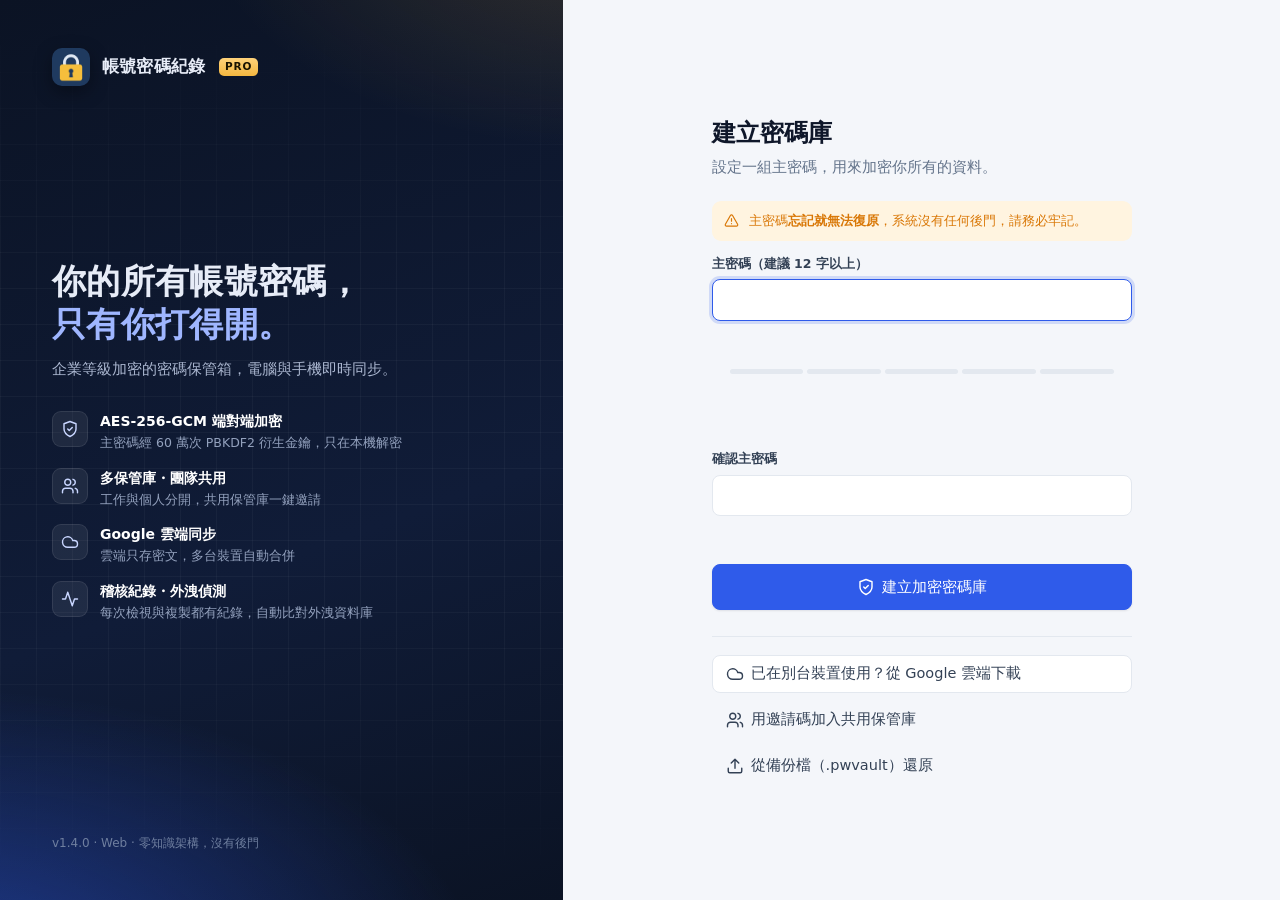
==== commit dbe0e671: "v1.4.0：Chrome/Edge 擴充功能、系統匣與開機啟動、鎖定螢幕時上鎖、更多匯入格式等 - 瀏覽器擴充功能（MV3）＋桌面版本機橋接 127.0.0.1:47321：配對確認碼、只接受擴充功" ====
--- a/index.html
+++ b/index.html
@@ -2,8 +2,8 @@
 <html lang="zh-Hant">
 <head>
 <meta charset="utf-8">
-<meta name="viewport" content="width=device-width, initial-scale=1, viewport-fit=cover">
-<meta http-equiv="Content-Security-Policy" content="default-src 'self'; script-src 'self'; style-src 'self' 'unsafe-inline'; img-src 'self' data: blob:; connect-src 'self' https://script.google.com https://script.googleusercontent.com https://api.pwnedpasswords.com http://127.0.0.1:* http://localhost:*; object-src 'none'; base-uri 'none'; form-action 'none'">
+<meta name="viewport" content="width=device-width, initial-scale=1, viewport-fit=cover, interactive-widget=resizes-content">
+<meta http-equiv="Content-Security-Policy" content="default-src 'self'; script-src 'self'; style-src 'self' 'unsafe-inline'; img-src 'self' data: blob: https:; connect-src 'self' https://script.google.com https://script.googleusercontent.com https://api.pwnedpasswords.com http://127.0.0.1:* http://localhost:*; object-src 'none'; base-uri 'none'; form-action 'none'">
 <meta name="referrer" content="no-referrer">
 <meta name="theme-color" content="#1f3a5f">
 <meta name="apple-mobile-web-app-capable" content="yes">
@@ -12,14 +12,15 @@
 <link rel="manifest" href="manifest.webmanifest">
 <link rel="icon" href="icons/icon-192.png">
 <link rel="apple-touch-icon" href="icons/icon-180.png">
-<link rel="stylesheet" href="styles.css?v=5">
+<link rel="stylesheet" href="styles.css?v=10">
 </head>
 <body>
 <div id="app"><div class="center muted">載入中…</div></div>
 <div id="modal" class="modal hidden"></div>
 <div id="toast" class="toast hidden"></div>
-<script src="config.js?v=5"></script>
-<script src="vault.js?v=5"></script>
-<script src="app.js?v=5"></script>
+<script src="config.js?v=10"></script>
+<script src="vendor/qrcode.js?v=10"></script>
+<script src="vault.js?v=10"></script>
+<script src="app.js?v=10"></script>
 </body>
 </html>
--- a/styles.css
+++ b/styles.css
@@ -108,7 +108,8 @@
 .notice svg { margin-top: 2px; }
 
 /* ===== 主畫面 ===== */
-.shell { display: grid; grid-template-columns: 236px minmax(280px, 380px) 1fr; height: 100vh; height: 100dvh; }
+.shell { display: grid; grid-template-columns: 236px clamp(280px, 24vw, 420px) 1fr; height: 100vh; height: 100dvh; }
+@media (min-width: 1800px) { .shell { grid-template-columns: 260px clamp(320px, 22vw, 460px) 1fr; } body { font-size: 15px; } }
 .side { background: var(--side); color: var(--side-text); overflow: hidden; padding: 16px 12px 12px; display: flex; flex-direction: column; border-right: 1px solid var(--side-line); min-height: 0; }
 .side .logo { padding: 2px 8px 14px; color: #fff; font-size: 14.5px; gap: 10px; white-space: nowrap; }
 .side .nav { flex: 1; min-height: 0; overflow-y: auto; margin: 0 -12px; padding: 0 12px 12px; scrollbar-width: thin; scrollbar-color: var(--side-line) transparent; }
@@ -158,7 +159,10 @@
 .empty .ei { width: 52px; height: 52px; margin: 0 auto 12px; border-radius: 14px; display: grid; place-items: center; background: var(--primary-soft); color: var(--primary); }
 
 .detail { overflow-y: auto; min-width: 0; background: var(--bg); }
-.dwrap { max-width: 860px; margin: 0 auto; padding: 22px 28px 48px; }
+.dwrap { padding: 22px 28px 48px; }
+/* 內容卡片：寬螢幕自動分兩欄（像報紙一樣由上往下排），窄螢幕單欄 */
+.dcols { columns: 2 400px; column-gap: 14px; margin-top: 14px; }
+.dcols > .card { break-inside: avoid; margin: 0 0 14px; display: block; width: 100%; }
 .hero { display: flex; gap: 16px; align-items: center; background: var(--panel); border: 1px solid var(--line); border-radius: var(--r-lg); padding: 18px 20px; box-shadow: var(--sh-1); }
 .hero .av { width: 54px; height: 54px; border-radius: 13px; font-size: 22px; }
 .hero .ht { flex: 1; min-width: 0; }
@@ -306,6 +310,14 @@
 .ptype { font-size: 11.5px; color: var(--muted); }
 .palette .pfoot { display: flex; gap: 14px; flex-wrap: wrap; padding: 10px 16px; border-top: 1px solid var(--line-2); background: var(--subtle); font-size: 12px; color: var(--muted); }
 
+/* 網站圖示：疊在字母頭像上，載入失敗會被移除 */
+.av { position: relative; overflow: hidden; }
+.av img.fav { position: absolute; inset: 0; width: 100%; height: 100%; object-fit: contain; padding: 6px; background: #fff; }
+/* 切到背景時模糊（App 切換畫面不露出內容） */
+body.privacy #app, body.privacy #modal { filter: blur(18px); }
+.qrbox { background: #fff; border-radius: 12px; padding: 12px; width: min(320px, 100%); margin: 0 auto; }
+.qrbox svg { width: 100%; height: auto; display: block; }
+
 /* 平板 */
 @media (max-width: 1100px) {
   .shell { grid-template-columns: 210px minmax(250px, 320px) 1fr; }
@@ -313,7 +325,9 @@
   .fr { grid-template-columns: 90px 1fr auto; }
 }
 /* 手機：單欄 */
-@media (max-width: 760px) {
+/* 手機（直向），以及橫向拿的手機（寬但很矮） */
+@media (max-width: 760px), (pointer: coarse) and (max-height: 500px) {
+  .list .top .menu-btn { display: inline-flex !important; }
   .auth { grid-template-columns: 1fr; }
   .auth-brand { padding: 28px 22px 24px; padding-top: max(28px, env(safe-area-inset-top)); }
   .auth-brand h1 { font-size: 24px; margin-top: 22px; }
@@ -335,10 +349,41 @@
   .fr .k { grid-column: 1 / -1; }
   .hist-row .when { width: auto; }
   .dialog .grid2 { grid-template-columns: 1fr; }
+  /* 手機：對話框改成貼齊螢幕的全版面（底部上滑），不留邊、不超出 */
+  .modal { padding: 0; align-items: flex-end; }
+  .dialog, .dialog.wide { width: 100%; max-height: 100vh; max-height: 100dvh; border-radius: 18px 18px 0 0; padding: 0 16px; border-left: 0; border-right: 0; border-bottom: 0;
+    animation: sheet .22s ease-out; }
+  .dialog.wide { height: 100vh; height: 100dvh; border-radius: 0; padding-top: env(safe-area-inset-top); }
+  .dialog > h3 { margin: 0 -16px 12px; padding: 16px; }
+  .dialog .btns { margin: 16px -16px 0; padding: 12px 16px calc(12px + env(safe-area-inset-bottom)); }
+  .dialog .btns button { flex: 1; }
+  .tabs { display: grid; grid-template-columns: repeat(4, 1fr); gap: 0; }
+  .tabs button { padding: 10px 2px; font-size: 13px; white-space: normal; line-height: 1.25; }
+  .dialog section { padding: 12px; }
+  .audit { max-height: none; }
+  .palette-wrap { padding: 0; align-items: stretch; }
+  .palette { border-radius: 0; border: 0; height: 100vh; height: 100dvh; display: flex; flex-direction: column; padding-top: env(safe-area-inset-top); }
+  .palette .plist { max-height: none; flex: 1; }
+  .palette .pfoot { display: none; }
+  .list .items { padding-bottom: calc(16px + env(safe-area-inset-bottom)); }
+  .dwrap { padding-bottom: calc(40px + env(safe-area-inset-bottom)); padding-left: max(14px, env(safe-area-inset-left)); padding-right: max(14px, env(safe-area-inset-right)); }
+  .formbar { padding-bottom: calc(8px + env(safe-area-inset-bottom)); }
+  .formbar button { flex: 1; }
+  .toast { bottom: calc(20px + env(safe-area-inset-bottom)); }
+  .hero .av { width: 46px; height: 46px; font-size: 19px; }
+  .hero h2 { font-size: 18px; }
+  .kpis { grid-template-columns: repeat(2, 1fr); }
+  .kpi .kv { font-size: 24px; }
   .grid-2 { grid-template-columns: 1fr; }
   .tpick { grid-template-columns: repeat(2, 1fr); }
   .cfrow { grid-template-columns: 1fr 1fr; }
   .health { flex-wrap: wrap; }
-  .palette-wrap { padding-top: max(16px, env(safe-area-inset-top)); }
-}
-@media (min-width: 761px) { .menu-btn { display: none !important; } }
+}
+.menu-btn { display: none !important; }
+@keyframes sheet { from { transform: translateY(40px); opacity: 0; } }
+/* 觸控裝置：輸入框至少 16px，iPhone 才不會點進去就自動放大整頁 */
+@media (pointer: coarse), (max-width: 760px) {
+  input, select, textarea { font-size: 16px; }
+  .list .bar select { font-size: 14px; }
+  html, body { overflow-x: hidden; }
+}
